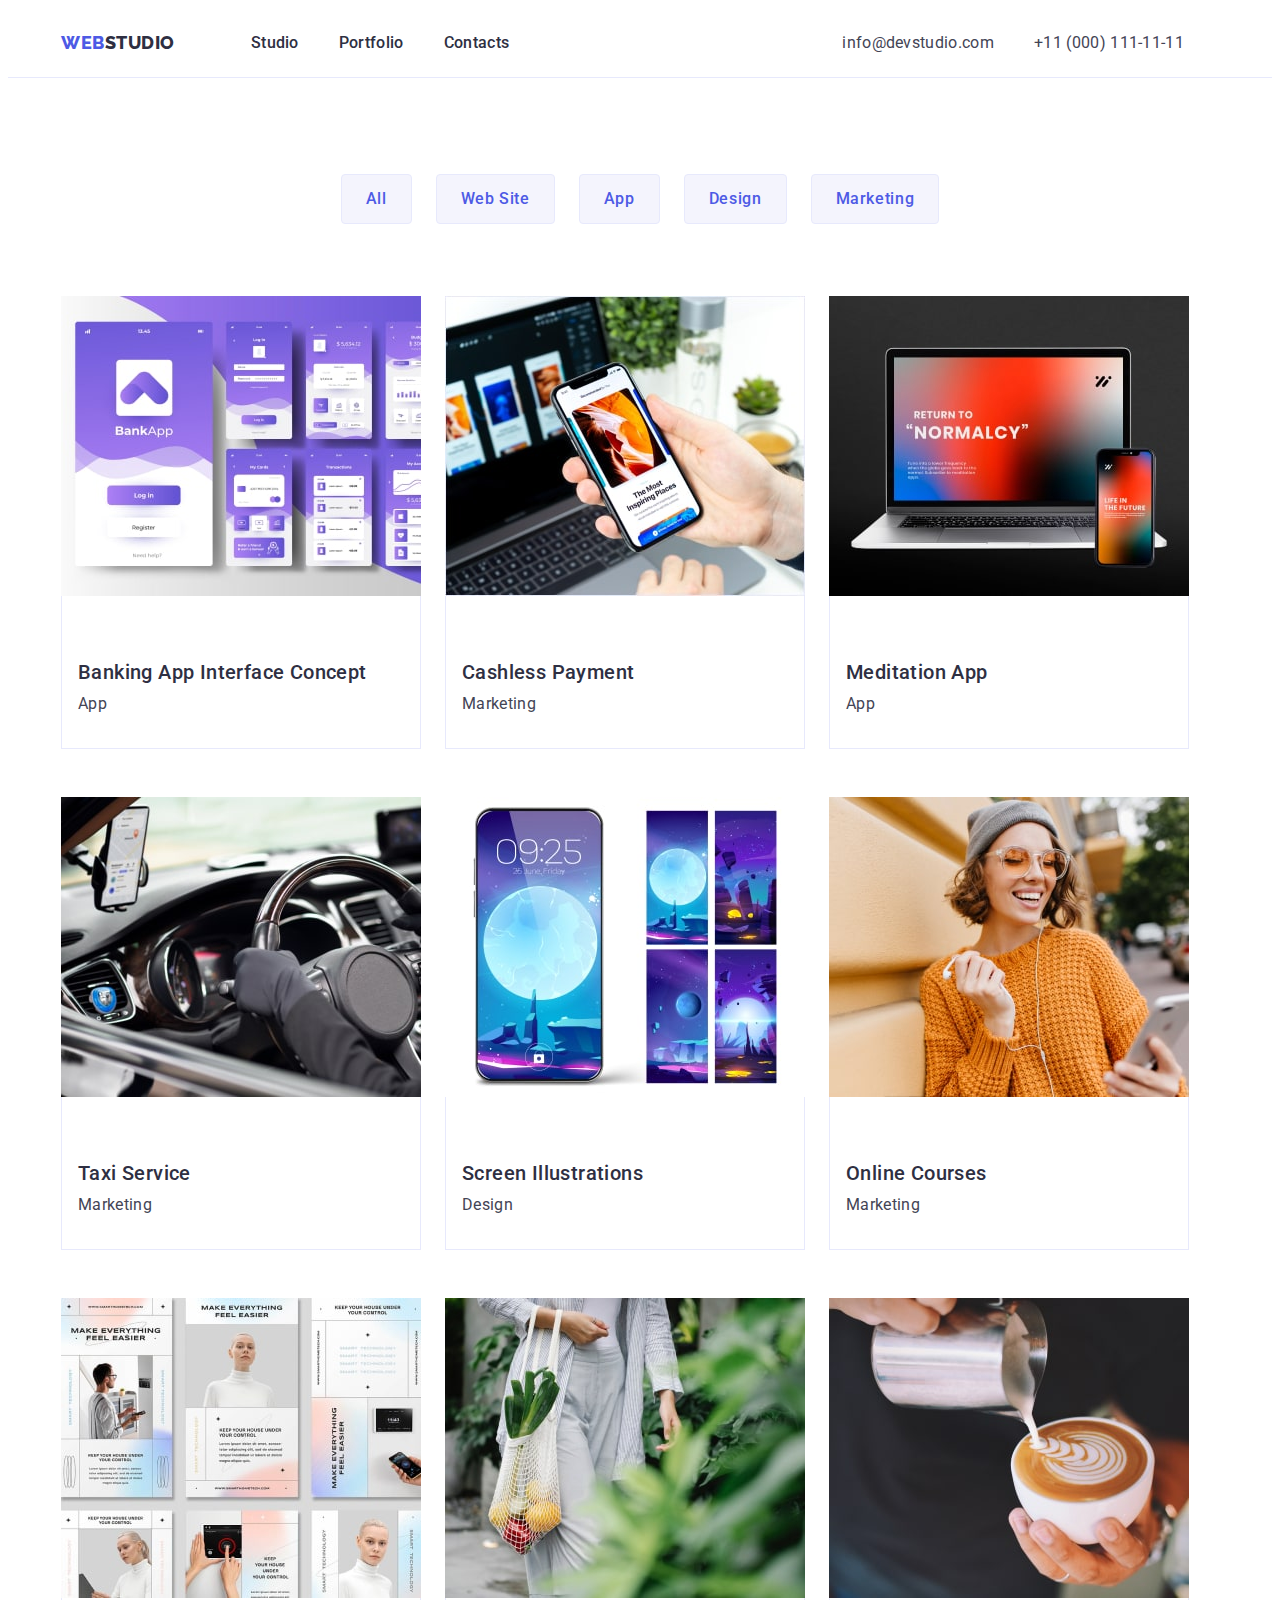
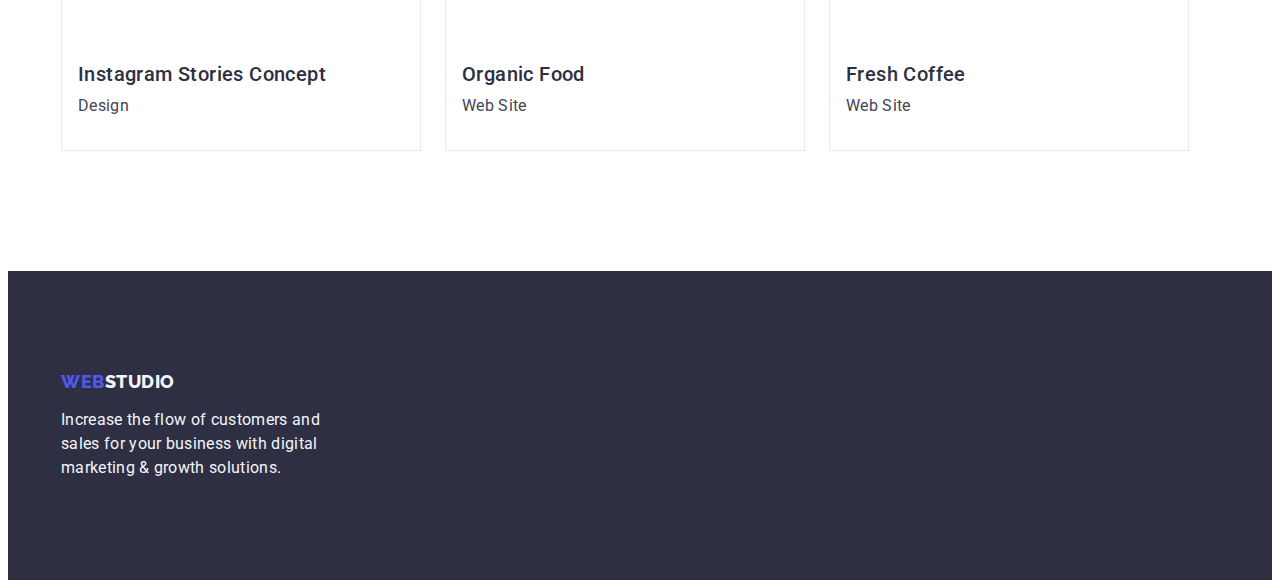
==== portfolio.html @ eacbaef8 "add hw3" ====
<!DOCTYPE html>
<html lang="en">
  <head>
    <meta charset="UTF-8" />
    <meta name="viewport" content="width=device-width, initial-scale=1.0" />
    <title>Web Studio</title>
    <link rel="preconnect" href="https://fonts.googleapis.com" />
    <link rel="preconnect" href="https://fonts.gstatic.com" crossorigin />
    <link
      href="https://fonts.googleapis.com/css2?family=Raleway:wght@800&family=Roboto:wght@400;500;700;900&display=swap"
      rel="stylesheet"
    />
    <link
      rel="stylesheet"
      href="https://cdnjs.cloudflare.com/ajax/libs/modern-normalize/2.0.0/modern-normalize.min.css"
      integrity="sha512-4xo8blKMVCiXpTaLzQSLSw3KFOVPWhm/TRtuPVc4WG6kUgjH6J03IBuG7JZPkcWMxJ5huwaBpOpnwYElP/m6wg=="
      crossorigin="anonymous"
      referrerpolicy="no-referrer"
    />
    <link rel="stylesheet" href="./css/styles.css" />
  </head>
  <body>
    <header class="header">
      <div class="container container-header">
        <nav class="header-navigation">
          <a href="./index.html" class="header-logo link"
            >Web<span class="header-logo-accent link">Studio</span>
          </a>
          <ul class="header-menu list">
            <li class="header-list-item">
              <a class="header-list-link link" href="./index.html"> Studio</a>
            </li>
            <li class="header-list-item">
              <a class="header-list-link link" href="./portfolio.html">
                Portfolio</a
              >
            </li>
            <li class="header-list-item">
              <a class="header-list-link link" href=""> Contacts</a>
            </li>
          </ul>
        </nav>
        <address class="header-address">
          <ul class="header-address-list list">
            <li>
              <a
                class="heade-address-item link"
                href="mailto:info@devstudio.com"
              >
                info@devstudio.com</a
              >
            </li>
            <li>
              <a class="heade-address-item link" href="tel:+110001111111">
                +11 (000) 111-11-11</a
              >
            </li>
          </ul>
        </address>
      </div>
    </header>
    <main>
      <section class="portfolio-section">
        <div class="container">
          <h1 class="portfolio visually-hidden">Portfolio</h1>
          <ul class="btn list">
            <li>
              <button class="btn-list" type="button">All</button>
            </li>
            <li>
              <button class="btn-list" type="button">Web Site</button>
            </li>
            <li>
              <button class="btn-list" type="button">App</button>
            </li>
            <li>
              <button class="btn-list" type="button">Design</button>
            </li>
            <li>
              <button class="btn-list" type="button">Marketing</button>
            </li>
          </ul>
          <ul class="img-main list">
            <li class="img-style">
              <a href="./index.html" class="img-nolink link"
                ><img
                  src="./images/banking.jpg"
                  alt="Banking App Interface
              Concept"
                  width="360"
                  height="300"
                />
                <div class="img-list-text">
                  <h2 class="img-list">Banking App Interface Concept</h2>
                  <p class="img-list-item">App</p>
                </div>
              </a>
            </li>
            <li class="img-style">
              <a href="./index.html" class="img-nolink link"
                ><img
                  src="./images/cashless.jpg"
                  alt="Cashless Payment"
                  width="360"
                  height="300"
                />
                <div class="img-list-text">
                  <h2 class="img-list">Cashless Payment</h2>
                  <p class="img-list-item">Marketing</p>
                </div>
              </a>
            </li>
            <li class="img-style">
              <a href="./index.html" class="img-nolink link"
                ><img
                  src="./images/mediation.jpg"
                  alt="Meditation App"
                  width="360"
                  height="300"
                />
                <div class="img-list-text">
                  <h2 class="img-list">Meditation App</h2>
                  <p class="img-list-item">App</p>
                </div>
              </a>
            </li>
            <li class="img-style">
              <a href="./index.html" class="img-nolink link"
                ><img
                  src="./images/taxi.jpg"
                  alt="Taxi Service"
                  width="360"
                  height="300"
                />
                <div class="img-list-text">
                  <h2 class="img-list">Taxi Service</h2>
                  <p class="img-list-item">Marketing</p>
                </div>
              </a>
            </li>
            <li class="img-style">
              <a href="./index.html" class="img-nolink link"
                ><img
                  src="./images/screen.jpg"
                  alt="Screen Illustrations"
                  width="360"
                  height="300"
                />
                <div class="img-list-text">
                  <h2 class="img-list">Screen Illustrations</h2>
                  <p class="img-list-item">Design</p>
                </div>
              </a>
            </li>
            <li class="img-style">
              <a href="./index.html" class="img-nolink link"
                ><img
                  src="./images/online.jpg"
                  alt="Online Courses"
                  width="360"
                  height="300"
                />
                <div class="img-list-text">
                  <h2 class="img-list">Online Courses</h2>
                  <p class="img-list-item">Marketing</p>
                </div>
              </a>
            </li>
            <li class="img-style">
              <a href="./index.html" class="img-nolink link"
                ><img
                  src="./images/instagram.jpg"
                  alt="Instagram Stories Concept"
                  width="360"
                  height="300"
                />
                <div class="img-list-text">
                  <h2 class="img-list">Instagram Stories Concept</h2>
                  <p class="img-list-item">Design</p>
                </div>
              </a>
            </li>
            <li class="img-style">
              <a href="./index.html" class="img-nolink link"
                ><img
                  src="./images/organic.jpg"
                  alt="Organic Food"
                  width="360"
                  height="300"
                />
                <div class="img-list-text">
                  <h2 class="img-list">Organic Food</h2>
                  <p class="img-list-item">Web Site</p>
                </div>
              </a>
            </li>
            <li class="img-style">
              <a href="./index.html" class="img-nolink link"
                ><img
                  src="./images/coffee.jpg"
                  alt="Fresh Coffee"
                  width="360"
                  height="300"
                />
                <div class="img-list-text">
                  <h2 class="img-list">Fresh Coffee</h2>
                  <p class="img-list-item">Web Site</p>
                </div>
              </a>
            </li>
          </ul>
        </div>
      </section>
    </main>
    <footer class="footer-back">
      <div class="container">
        <div class="footer-allign">
          <a class="footer link" href="./index.html"
            >WEB<span class="footer-logo-studio">Studio</span>
          </a>
        </div>
        <p class="footer-text">
          Increase the flow of customers and sales for your business with
          digital marketing & growth solutions.
        </p>
      </div>
    </footer>
  </body>
</html>
---- css/styles.css ----
body{
    font-family: "Roboto", sans-serif;
    color: #434455;
    background-color: #FFFFFF;
}

.container{
    width: 100%;
    max-width: 1158px;
    padding: 0 15px;
    margin: 0 auto;
}

:root {
    --main-color: #434455;
    --main-background-color: #FFFFFF;
}
p, h1, h2, h3, h4, h5, h6 {
    margin-top: 0;
    margin-bottom: 0;
}

ul {
    margin-top: 0;
        margin-bottom: 0;
        padding-left: 0;
}

img {
    display: block;
}

.link {
    text-decoration: none;
}

.list {
    list-style: none;
}

.visually-hidden {
    position: absolute;
    width: 1px;
    height: 1px;
    margin: -1px;
    border: 0;
    padding: 0;

    white-space: nowrap;
    clip-path: inset(100%);
    clip: rect(0 0 0 0);
    overflow: hidden;
}

/**----HEADER----**/

.header {
    border-bottom: 1px solid #e7e9fc;
}

.container-header {
 display: flex;
 align-items: center;
}

.header-navigation{
display: flex;
align-items: center;
}

.header-menu {
    display: flex;
    align-items: center;
    gap: 40px;
}

.header-list-link {
    color: #2E2F42;
        font-size: 16px;
        font-family: Roboto;
        font-weight: 500;
        line-height: 1.5;
        letter-spacing: 0.02em;
        padding: 24px 0 24px;
}

.header-list-item{
}

.header-list-link:hover,
.header-list-link:focus {
color: #404bbf;
}

.header-address {
    font-style: normal;
    display: flex;
    align-items: center;
    margin-left: 333px;
}

.header-address-list {
    display: flex;
    gap: 40px;
}

.heade-address-item:hover,
.heade-address-item:focus {
    color: #404bbf;
    color: #404bbf;
}

.heade-address-item {
    color: #434455;
        font-size: 16px;
        font-family: Roboto;
        line-height: 1.5;
        letter-spacing: 0.02em;
        padding: 24px 0;
}

.heade-address-item:hover,
.heade-address-item:focus {
    color: #404bbf;
}

.header-logo {
color: #4D5AE5;
    font-size: 18px;
    font-family: "Raleway", sans-serif;
    font-weight: 800;
    line-height: 1.17;
    letter-spacing: 0.03em;
    text-transform: uppercase;
        padding: 24px 0 24px;
        margin-right: 76px;
}

.header-logo-accent {
color: var(--navyblue, #2E2F42);
    font-size: 18px;
    font-family: Raleway;
    font-weight: 800;
    line-height: 1.17;
    letter-spacing: 0.03em;
    text-transform: uppercase;
}
/**----EFFECTIVE----**/

.container-effect {
}

.effect-back {
    background: var(--navyblue, #2E2F42);
    padding: 188px 0 188px;
}

.effect-headline {
    color: var(--white, #FFF);
        text-align: center;
        font-size: 56px;
        font-weight: 700;
        line-height: 1.07;
        letter-spacing: 0.02em;
        max-width: 496px;
        display: block;
        margin: 0 auto;
        padding-bottom: 48px;
}


.effect-btn {
    color: var(--white, #FFF);
        font-size: 16px;
        font-family: "Roboto",sans-serif;
        font-weight: 500;
        line-height: 1.50;
        letter-spacing: 0.04em;
        background: var(--iris, #4D5AE5);
        cursor: pointer;
        border-radius: 4px;
    padding: 16px 32px 16px 32px;
    align-items: center;
    min-width: 169px;
    height: 56px;
    border: none; 
    display: block;
    margin: 0 auto;
        }

.effect-btn:hover,
.effect-btn:focus {
    background-color: #404BBF;
}

/**---MAIN---**/

.main-headline {
}

.main-head {
padding: 120px 0;
}

.main-container {
}

.main-list {
    display: flex;
    gap: 24px;
}

.main-list-item {
    color: var(--navyblue, #2E2F42);
        font-size: 20px;
        font-weight: 500;
        line-height: 1.2;
        letter-spacing: 0.02em;
        margin-bottom: 8px;
}

.main-list-li {
width: calc((100% - 72px) / 4);
}
 

.main-list-dscr {
    color: var(--slate, #434455);
        font-size: 16px;
        font-family: Roboto;
        line-height: 1.5;
        letter-spacing: 0.02em;
}

/**---WHAT---**/

.what-main {
    padding-bottom: 120px;
}

.what-list-item {
    width: calc((100% - 48px) / 3);
}


.what-headline {
    color: var(--navyblue, #2E2F42);
        text-align: center;
        font-size: 36px;
        font-family: Roboto;
        font-weight: 700;
        line-height: 1.11;
        letter-spacing: 0.02em;
        text-transform: capitalize;
        margin-bottom: 72px;
}

.what-list{
    display: flex;
    gap: 24px;
}

/**---Team---**/

.team {
    background-color: #F4F4FD;
    padding: 120px 0;
}

.team-headline {
    color: var(--navyblue, #2E2F42);
        text-align: center;
        font-size: 36px;
        font-family: Roboto;
        font-weight: 700;
        line-height: 1.11;
        letter-spacing: 0.02em;
        text-transform: capitalize;
        margin-bottom: 72px;
}

.team-list {
    background-color: #FFFFFF;
    display: flex;
    gap: 24px;
    background-color: #F4F4FD;
}

.team-dscr {
    padding: 32px 16px;
}

.team-list-color {
    width: width: calc((100% - 72px) / 4);
    background-color: #FFFFFF;   
            border-radius: 0px 0px 4px 4px;
            background: var(--white, #FFF);
            box-shadow: 0px 2px 1px 0px rgba(46, 47, 66, 0.08), 0px 1px 1px 0px rgba(46, 47, 66, 0.16), 0px 1px 6px 0px rgba(46, 47, 66, 0.08);
}

.team-names {
    color: var(--navyblue, #2E2F42);
        text-align: center;
        font-size: 20px;
        font-family: Roboto;
        font-weight: 500;
        line-height: 1.2;
        letter-spacing: 0.02em;
        margin-bottom: 8px;
}

.team-item {
    color: var(--slate, #434455);
        text-align: center;
        font-size: 16px;
        font-family: Roboto;
        line-height: 1.5;
        letter-spacing: 0.02em;
        text-align: center;
}

/**---Footer---**/

.footer-back {
    background: var(--navyblue, #2E2F42);
    padding: 100px 0;
}

.footer {
    font-family: "Raleway", sans-serif;
    color: #4d5ae5;
    font-size: 18px;
        font-weight: 800;
        line-height: 1.17;
        letter-spacing: 0.03em;
        text-transform: uppercase;
    display: inline-block;
    margin-bottom: 16px;
}


.footer-logo-studio {
    color: #f4f4fd;
        font-size: 18px;
        font-family: Raleway;
        font-weight: 800;
        line-height: 1.17;
        letter-spacing: 0.03em;
        text-transform: uppercase;
}

.footer-text{
color:#F4F4FD;
font-size: 16px;
font-family: Roboto;
line-height: 1.5;
letter-spacing: 0.02em;
max-width: 264px;
}

/**---------------PAGE 2------------------**/

/**-----------Section 1-----------**/

.portfolio-section {
    padding-top: 96px;
        padding-bottom: 120px;
}

.portfolio {}

.btn-list:hover,
.btn-list:focus {
    color: #FFFFFF;
    background-color: #404BBF;
    border: 1px solid transparent;
}

.btn {
display: flex;
    justify-content: center;
    align-items: center;
    margin-bottom: 72px;
    gap: 24px;
    
}

.btn-list {
    color: #FFF;
        text-align: center;
        font-size: 16px;
        font-family: "Roboto", sans-serif;
        font-weight: 500;
        line-height: 1.5;
        letter-spacing: 0.04em;
        color: #4d5ae5;
    background-color: #F4F4FD;
    cursor: pointer;
    padding: 12px 24px 12px 24px;
    border-radius: 4px;
        border: 1px solid var(--cornflower, #E7E9FC);
        background: var(--cloud, #F4F4FD);
}

.img-nolink {}

.img-main {
    display: flex;
    flex-wrap: wrap;
    gap: 48px 24px;
}

.img-style {
    width: calc((100%-192px) / 9)
        background: var(--white, #FFF);
    }

.img-list {
    color: #2E2F42;
font-size: 20px;
font-weight: 500;
line-height: 1.2;
letter-spacing: 0.02em;
padding-top: 32px;
margin-bottom: 8px;
}

.img-list-item {
    color: #434455;
font-size: 16px;
line-height: 1.5;
letter-spacing: 0.02em;
}

.img-list-text {
padding: 32px 16px;
border: 1px solid #e7e9fc;
border-top: none;
}
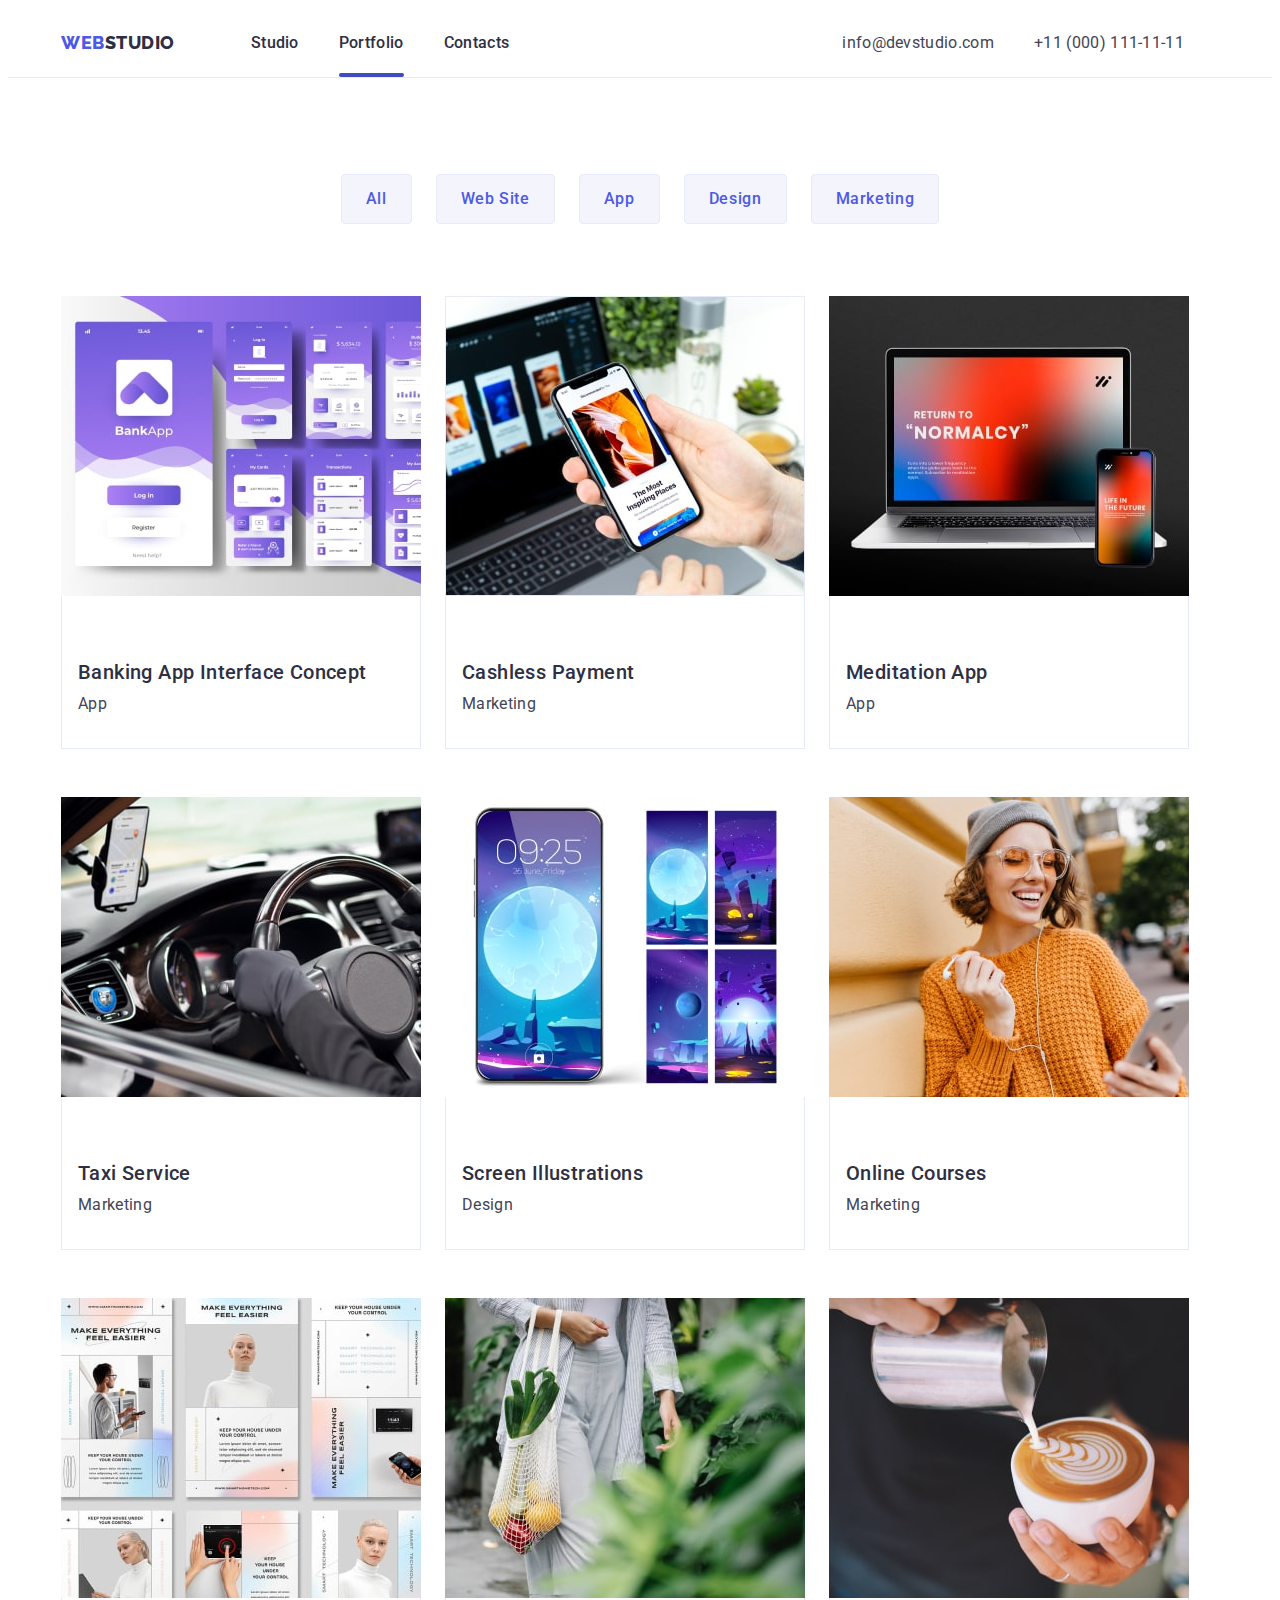
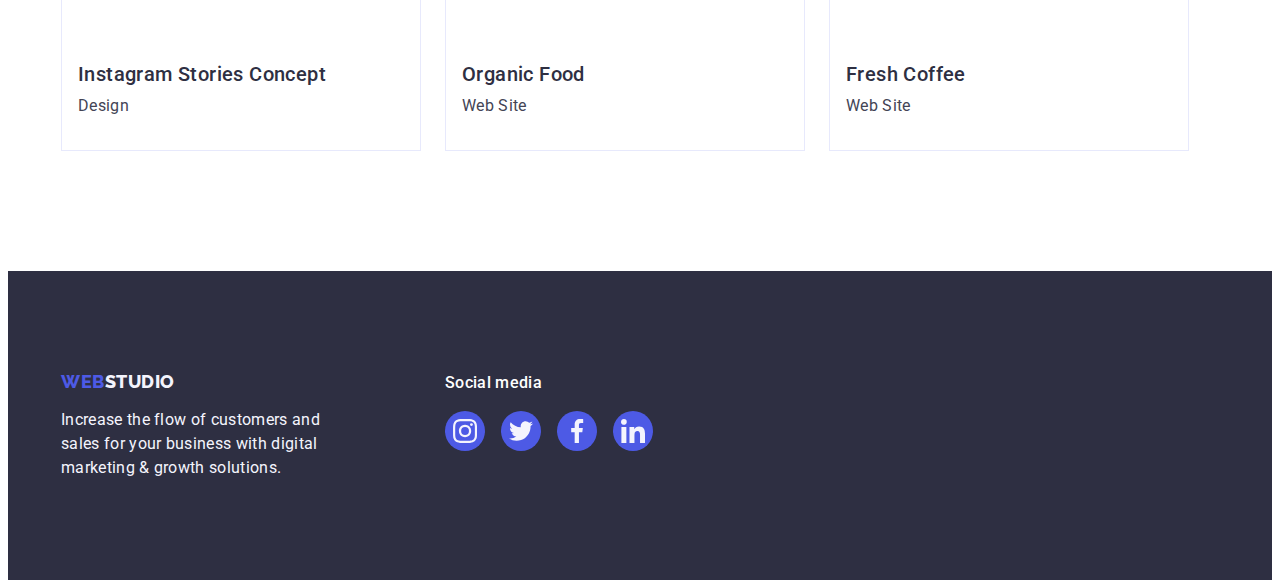
==== commit 7d9a0a38: "add overlay portfolio" ====
--- a/portfolio.html
+++ b/portfolio.html
@@ -31,7 +31,7 @@
               <a class="header-list-link link" href="./index.html"> Studio</a>
             </li>
             <li class="header-list-item">
-              <a class="header-list-link link" href="./portfolio.html">
+              <a class="header-list-link link current" href="./portfolio.html">
                 Portfolio</a
               >
             </li>
@@ -82,14 +82,21 @@
           </ul>
           <ul class="img-main list">
             <li class="img-style">
-              <a href="./index.html" class="img-nolink link"
-                ><img
-                  src="./images/banking.jpg"
-                  alt="Banking App Interface
+              <a href="./index.html" class="img-nolink link"></a>
+                <div class="img-overlay">
+                  <img
+                    src="./images/banking.jpg"
+                    alt="Banking App Interface
               Concept"
-                  width="360"
-                  height="300"
-                />
+                    width="360"
+                    height="300"
+                  />
+                  <p class="img-cover-text">
+                    14 Stylish and User-Friendly App Design Concepts · Task
+                    Manager App · Calorie Tracker App · Exotic Fruit Ecommerce
+                    App · Cloud Storage App
+                  </p>
+                </div>
                 <div class="img-list-text">
                   <h2 class="img-list">Banking App Interface Concept</h2>
                   <p class="img-list-item">App</p>
@@ -98,12 +105,18 @@
             </li>
             <li class="img-style">
               <a href="./index.html" class="img-nolink link"
-                ><img
+                ><div class="img-overlay"><img
                   src="./images/cashless.jpg"
                   alt="Cashless Payment"
                   width="360"
                   height="300"
                 />
+                 <p class="img-cover-text">
+                    14 Stylish and User-Friendly App Design Concepts · Task
+                    Manager App · Calorie Tracker App · Exotic Fruit Ecommerce
+                    App · Cloud Storage App
+                  </p>
+                  </div>
                 <div class="img-list-text">
                   <h2 class="img-list">Cashless Payment</h2>
                   <p class="img-list-item">Marketing</p>
@@ -112,12 +125,18 @@
             </li>
             <li class="img-style">
               <a href="./index.html" class="img-nolink link"
-                ><img
+                ><div class="img-overlay"><img
                   src="./images/mediation.jpg"
                   alt="Meditation App"
                   width="360"
                   height="300"
                 />
+                 <p class="img-cover-text">
+                    14 Stylish and User-Friendly App Design Concepts · Task
+                    Manager App · Calorie Tracker App · Exotic Fruit Ecommerce
+                    App · Cloud Storage App
+                  </p>
+                  </div>
                 <div class="img-list-text">
                   <h2 class="img-list">Meditation App</h2>
                   <p class="img-list-item">App</p>
@@ -126,12 +145,19 @@
             </li>
             <li class="img-style">
               <a href="./index.html" class="img-nolink link"
-                ><img
+                >
+                <div class="img-overlay"><img
                   src="./images/taxi.jpg"
                   alt="Taxi Service"
                   width="360"
                   height="300"
                 />
+                 <p class="img-cover-text">
+                    14 Stylish and User-Friendly App Design Concepts · Task
+                    Manager App · Calorie Tracker App · Exotic Fruit Ecommerce
+                    App · Cloud Storage App
+                  </p>
+                  </div>
                 <div class="img-list-text">
                   <h2 class="img-list">Taxi Service</h2>
                   <p class="img-list-item">Marketing</p>
@@ -140,12 +166,19 @@
             </li>
             <li class="img-style">
               <a href="./index.html" class="img-nolink link"
-                ><img
+                >
+                <div class="img-overlay"><img
                   src="./images/screen.jpg"
                   alt="Screen Illustrations"
                   width="360"
                   height="300"
                 />
+                 <p class="img-cover-text">
+                    14 Stylish and User-Friendly App Design Concepts · Task
+                    Manager App · Calorie Tracker App · Exotic Fruit Ecommerce
+                    App · Cloud Storage App
+                  </p>
+                  </div>
                 <div class="img-list-text">
                   <h2 class="img-list">Screen Illustrations</h2>
                   <p class="img-list-item">Design</p>
@@ -154,12 +187,19 @@
             </li>
             <li class="img-style">
               <a href="./index.html" class="img-nolink link"
-                ><img
+                >
+                <div class="img-overlay"><img
                   src="./images/online.jpg"
                   alt="Online Courses"
                   width="360"
                   height="300"
                 />
+                 <p class="img-cover-text">
+                    14 Stylish and User-Friendly App Design Concepts · Task
+                    Manager App · Calorie Tracker App · Exotic Fruit Ecommerce
+                    App · Cloud Storage App
+                  </p>
+                  </div>
                 <div class="img-list-text">
                   <h2 class="img-list">Online Courses</h2>
                   <p class="img-list-item">Marketing</p>
@@ -168,12 +208,20 @@
             </li>
             <li class="img-style">
               <a href="./index.html" class="img-nolink link"
-                ><img
+                >
+                <div class="img-overlay">
+                <img
                   src="./images/instagram.jpg"
                   alt="Instagram Stories Concept"
                   width="360"
                   height="300"
                 />
+                 <p class="img-cover-text">
+                    14 Stylish and User-Friendly App Design Concepts · Task
+                    Manager App · Calorie Tracker App · Exotic Fruit Ecommerce
+                    App · Cloud Storage App
+                  </p>
+                  </div>
                 <div class="img-list-text">
                   <h2 class="img-list">Instagram Stories Concept</h2>
                   <p class="img-list-item">Design</p>
@@ -182,12 +230,19 @@
             </li>
             <li class="img-style">
               <a href="./index.html" class="img-nolink link"
-                ><img
+                >
+                <div class="img-overlay"><img
                   src="./images/organic.jpg"
                   alt="Organic Food"
                   width="360"
                   height="300"
                 />
+                 <p class="img-cover-text">
+                    14 Stylish and User-Friendly App Design Concepts · Task
+                    Manager App · Calorie Tracker App · Exotic Fruit Ecommerce
+                    App · Cloud Storage App
+                  </p>
+                  </div>
                 <div class="img-list-text">
                   <h2 class="img-list">Organic Food</h2>
                   <p class="img-list-item">Web Site</p>
@@ -196,12 +251,19 @@
             </li>
             <li class="img-style">
               <a href="./index.html" class="img-nolink link"
-                ><img
+                >
+                <div class="img-overlay"><img
                   src="./images/coffee.jpg"
                   alt="Fresh Coffee"
                   width="360"
                   height="300"
                 />
+                 <p class="img-cover-text">
+                    14 Stylish and User-Friendly App Design Concepts · Task
+                    Manager App · Calorie Tracker App · Exotic Fruit Ecommerce
+                    App · Cloud Storage App
+                  </p>
+                </div>
                 <div class="img-list-text">
                   <h2 class="img-list">Fresh Coffee</h2>
                   <p class="img-list-item">Web Site</p>
@@ -213,16 +275,41 @@
       </section>
     </main>
     <footer class="footer-back">
-      <div class="container">
-        <div class="footer-allign">
+      <div class="container footer-flex">
+        <div>
           <a class="footer link" href="./index.html"
             >WEB<span class="footer-logo-studio">Studio</span>
           </a>
+          <p class="footer-text">
+            Increase the flow of customers and sales for your business with
+            digital marketing & growth solutions.
+          </p>
         </div>
-        <p class="footer-text">
-          Increase the flow of customers and sales for your business with
-          digital marketing & growth solutions.
-        </p>
+        <div class="footer-container">
+          <h4 class="footer-social">Social media</h4>
+          <ul class="footer-list">
+            <li class="footer-item list">
+              <svg class="footer-item-svg" width="24px" height="24px">
+                <use href="./images/icons.svg#icon-instagram-2"></use>
+              </svg>
+            </li>
+            <li class="footer-item list">
+              <svg class="footer-item-svg" width="24px" height="24px">
+                <use href="./images/icons.svg#icon-twitter-1"></use>
+              </svg>
+            </li>
+            <li class="footer-item list">
+              <svg class="footer-item-svg" width="24px" height="24px">
+                <use href="./images/icons.svg#icon-facebook-1"></use>
+              </svg>
+            </li>
+            <li class="footer-item list">
+              <svg class="footer-item-svg" width="24px" height="24px">
+                <use href="./images/icons.svg#icon-linkedin-1"></use>
+              </svg>
+            </li>
+          </ul>
+        </div>
       </div>
     </footer>
   </body>
--- a/css/styles.css
+++ b/css/styles.css
@@ -85,6 +85,21 @@
 }
 
 .header-list-item{
+}
+
+.current {
+    position: relative;
+}
+
+.current::after {
+content: '';
+position: absolute;
+bottom: -1.8px;
+left: 0;
+width: 100%;
+height: 4px;
+border-radius: 2px;
+background-color: #404BBF;
 }
 
 .header-list-link:hover,
@@ -147,12 +162,16 @@
 }
 /**----EFFECTIVE----**/
 
-.container-effect {
+.effect-container {
 }
 
 .effect-back {
-    background: var(--navyblue, #2E2F42);
-    padding: 188px 0 188px;
+    background: #2E2F42;
+    background-image: linear-gradient(rgba(46, 47, 66, 0.70),rgba(46, 47, 66, 0.70)), url(../images/people-office.jpg);
+        background-size: cover;
+        background-repeat: no-repeat;
+        background-position: center;
+    padding: 188px 0 188px; 
 }
 
 .effect-headline {
@@ -210,6 +229,24 @@
     gap: 24px;
 }
 
+.main-list-li {
+    width: calc((100% - 72px) / 4);
+}
+
+.main-block {
+    width: 264px;
+height: 112px;
+border-radius: 4px;
+    background:#F4F4FD;
+    margin-bottom: 8px;
+    display: flex;
+    align-items: center;
+    justify-content: center;
+}
+
+.main-icon {
+}
+
 .main-list-item {
     color: var(--navyblue, #2E2F42);
         font-size: 20px;
@@ -218,11 +255,6 @@
         letter-spacing: 0.02em;
         margin-bottom: 8px;
 }
-
-.main-list-li {
-width: calc((100% - 72px) / 4);
-}
- 
 
 .main-list-dscr {
     color: var(--slate, #434455);
@@ -317,6 +349,73 @@
         line-height: 1.5;
         letter-spacing: 0.02em;
         text-align: center;
+}
+
+/**---Team ICONS---**/
+
+.team-block {
+  width: 232px;
+  height: 40px;  
+  margin-top: 8px;
+margin-bottom: 32px
+display: flex;
+    align-items: center;
+    justify-content: center;
+    
+}
+
+.team-block-list {
+display: flex;
+    gap: 24px;
+}
+
+.team-block-li {
+    width: calc((100% - 72px) / 4);
+    border-radius: 40px;
+    background-color: #4D5AE5;
+    padding: 12px;
+}
+
+.team-block-svg {
+    fill: #F4F4FD;
+    display: flex;
+    align-items: center;
+        justify-content: center;
+}
+
+/**----------------Customers-----------**/
+
+.cust-headline {
+    color:#2E2F42;
+        text-align: center;
+        font-family: Roboto;
+        font-size: 36px;
+        font-style: normal;
+        font-weight: 700;
+        line-height: 1.12;
+        letter-spacing: 0.02em;
+        text-transform: capitalize;
+        padding-top: 120px;
+        padding-bottom: 72px;
+}
+
+.cust-list {
+    display: flex;
+    align-items: center;
+    justify-content: center;
+    gap: 24px;
+    padding-bottom: 120px;
+}
+
+.cust-list-item {
+    width: calc((100%-120px) / 6);
+    border-radius: 4px;
+    border: 1px solid#8E8F99;
+    padding: 16px 32px;
+}
+
+.cust-list-svg {
+    fill: #8E8F99;
 }
 
 /**---Footer---**/
@@ -356,6 +455,46 @@
 line-height: 1.5;
 letter-spacing: 0.02em;
 max-width: 264px;
+margin-right: 120px;
+}
+
+.footer-flex {
+    display: flex;
+}
+
+.footer-container {
+}
+
+.footer-social {
+    color: #FFF;
+        font-family: Roboto;
+        font-size: 16px;
+        font-style: normal;
+        font-weight: 500;
+        line-height: 1.5;
+        letter-spacing: 0.02em;
+        padding-bottom: 16px;
+}
+
+.footer-list {
+    display:flex;
+    align-items: center;
+        justify-content: center;
+    gap: 16px;
+}
+
+.footer-item {
+    width: calc((100%-48) /4);
+    border-radius: 40px;
+        background-color: #4D5AE5;
+        padding: 8px;
+}
+
+.footer-item-svg {
+    fill: #F4F4FD;
+    display: flex;
+        align-items: center;
+        justify-content: center;
 }
 
 /**---------------PAGE 2------------------**/
@@ -438,3 +577,31 @@
 border-top: none;
 }
 
+.img-overlay {
+            position: relative;
+            overflow: hidden;
+}
+
+.img-style:hover .img-cover-text {
+    transform: translateY(0);
+}
+
+.img-cover-text {
+    position: absolute;
+    top: 0;
+    left: 0;
+    color: #F4F4FD;
+        font-size: 16px;
+        font-style: normal;
+        line-height: 1.5;
+        letter-spacing: 0.02em;
+        background-color: #4D5AE5;
+                    height: 100%;
+                        width: 100%;
+                        padding-top: 40px;
+                        padding-left: 32px;
+                        padding-right: 32px;
+transform: translateY(100%);
+transition: transform 250ms cubic-bezier(0.4, 0, 0.2, 1);
+                    }
+
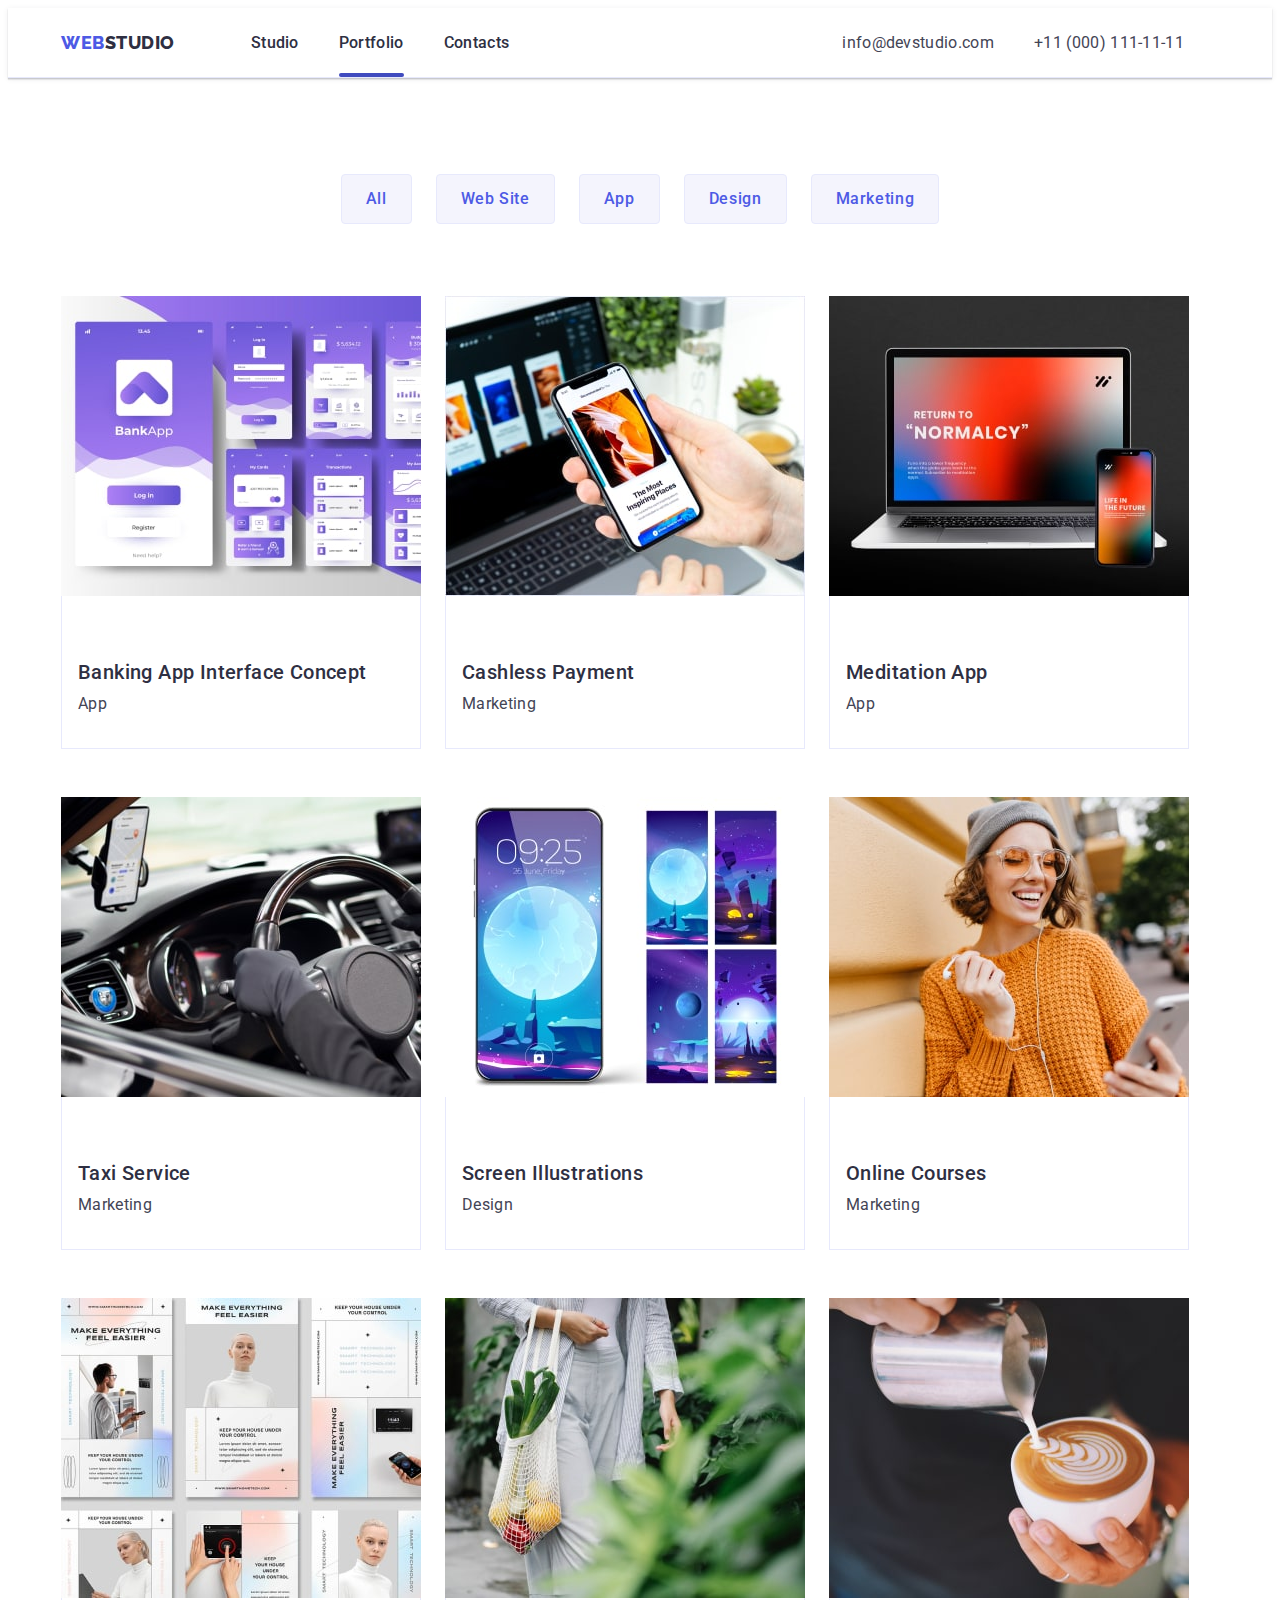
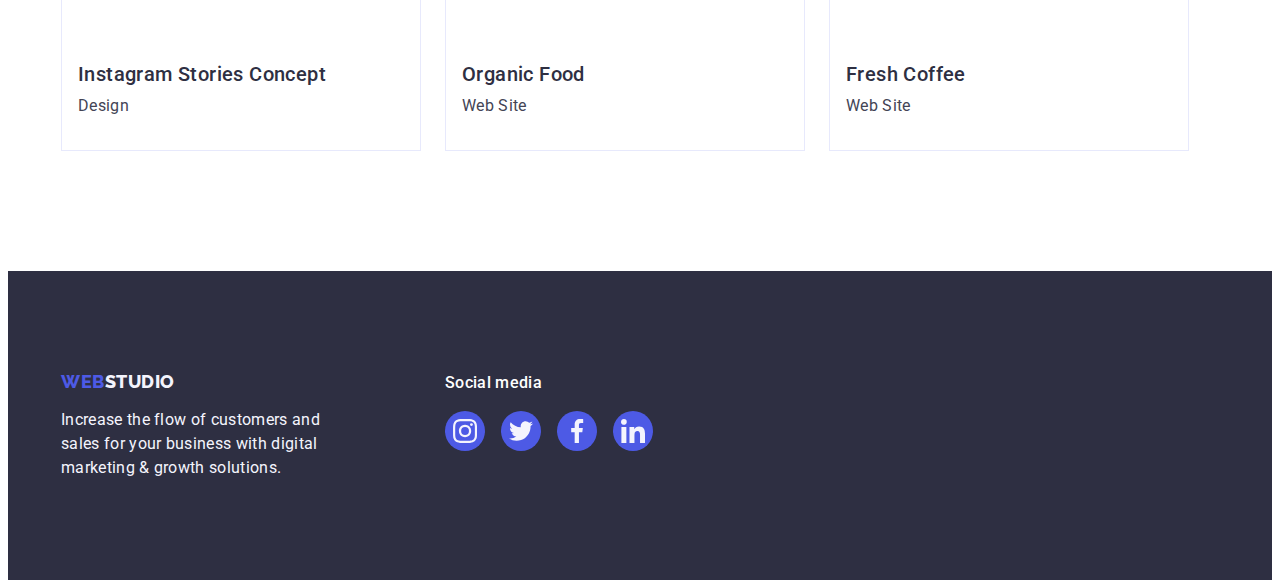
==== commit 7869eb7a: "add correction" ====
--- a/portfolio.html
+++ b/portfolio.html
@@ -28,7 +28,9 @@
           </a>
           <ul class="header-menu list">
             <li class="header-list-item">
-              <a class="header-list-link link" href="./index.html"> Studio</a>
+              <a class="header-list-link link" href="./index.html">
+                Studio</a
+              >
             </li>
             <li class="header-list-item">
               <a class="header-list-link link current" href="./portfolio.html">
@@ -82,7 +84,7 @@
           </ul>
           <ul class="img-main list">
             <li class="img-style">
-              <a href="./index.html" class="img-nolink link"></a>
+              <a href="./index.html" class="img-nolink link">
                 <div class="img-overlay">
                   <img
                     src="./images/banking.jpg"
@@ -105,18 +107,19 @@
             </li>
             <li class="img-style">
               <a href="./index.html" class="img-nolink link"
-                ><div class="img-overlay"><img
-                  src="./images/cashless.jpg"
-                  alt="Cashless Payment"
-                  width="360"
-                  height="300"
-                />
-                 <p class="img-cover-text">
-                    14 Stylish and User-Friendly App Design Concepts · Task
-                    Manager App · Calorie Tracker App · Exotic Fruit Ecommerce
-                    App · Cloud Storage App
-                  </p>
-                  </div>
+                ><div class="img-overlay">
+                  <img
+                    src="./images/cashless.jpg"
+                    alt="Cashless Payment"
+                    width="360"
+                    height="300"
+                  />
+                  <p class="img-cover-text">
+                    14 Stylish and User-Friendly App Design Concepts · Task
+                    Manager App · Calorie Tracker App · Exotic Fruit Ecommerce
+                    App · Cloud Storage App
+                  </p>
+                </div>
                 <div class="img-list-text">
                   <h2 class="img-list">Cashless Payment</h2>
                   <p class="img-list-item">Marketing</p>
@@ -125,18 +128,19 @@
             </li>
             <li class="img-style">
               <a href="./index.html" class="img-nolink link"
-                ><div class="img-overlay"><img
-                  src="./images/mediation.jpg"
-                  alt="Meditation App"
-                  width="360"
-                  height="300"
-                />
-                 <p class="img-cover-text">
-                    14 Stylish and User-Friendly App Design Concepts · Task
-                    Manager App · Calorie Tracker App · Exotic Fruit Ecommerce
-                    App · Cloud Storage App
-                  </p>
-                  </div>
+                ><div class="img-overlay">
+                  <img
+                    src="./images/mediation.jpg"
+                    alt="Meditation App"
+                    width="360"
+                    height="300"
+                  />
+                  <p class="img-cover-text">
+                    14 Stylish and User-Friendly App Design Concepts · Task
+                    Manager App · Calorie Tracker App · Exotic Fruit Ecommerce
+                    App · Cloud Storage App
+                  </p>
+                </div>
                 <div class="img-list-text">
                   <h2 class="img-list">Meditation App</h2>
                   <p class="img-list-item">App</p>
@@ -144,20 +148,20 @@
               </a>
             </li>
             <li class="img-style">
-              <a href="./index.html" class="img-nolink link"
-                >
-                <div class="img-overlay"><img
-                  src="./images/taxi.jpg"
-                  alt="Taxi Service"
-                  width="360"
-                  height="300"
-                />
-                 <p class="img-cover-text">
-                    14 Stylish and User-Friendly App Design Concepts · Task
-                    Manager App · Calorie Tracker App · Exotic Fruit Ecommerce
-                    App · Cloud Storage App
-                  </p>
-                  </div>
+              <a href="./index.html" class="img-nolink link">
+                <div class="img-overlay">
+                  <img
+                    src="./images/taxi.jpg"
+                    alt="Taxi Service"
+                    width="360"
+                    height="300"
+                  />
+                  <p class="img-cover-text">
+                    14 Stylish and User-Friendly App Design Concepts · Task
+                    Manager App · Calorie Tracker App · Exotic Fruit Ecommerce
+                    App · Cloud Storage App
+                  </p>
+                </div>
                 <div class="img-list-text">
                   <h2 class="img-list">Taxi Service</h2>
                   <p class="img-list-item">Marketing</p>
@@ -165,20 +169,20 @@
               </a>
             </li>
             <li class="img-style">
-              <a href="./index.html" class="img-nolink link"
-                >
-                <div class="img-overlay"><img
-                  src="./images/screen.jpg"
-                  alt="Screen Illustrations"
-                  width="360"
-                  height="300"
-                />
-                 <p class="img-cover-text">
-                    14 Stylish and User-Friendly App Design Concepts · Task
-                    Manager App · Calorie Tracker App · Exotic Fruit Ecommerce
-                    App · Cloud Storage App
-                  </p>
-                  </div>
+              <a href="./index.html" class="img-nolink link">
+                <div class="img-overlay">
+                  <img
+                    src="./images/screen.jpg"
+                    alt="Screen Illustrations"
+                    width="360"
+                    height="300"
+                  />
+                  <p class="img-cover-text">
+                    14 Stylish and User-Friendly App Design Concepts · Task
+                    Manager App · Calorie Tracker App · Exotic Fruit Ecommerce
+                    App · Cloud Storage App
+                  </p>
+                </div>
                 <div class="img-list-text">
                   <h2 class="img-list">Screen Illustrations</h2>
                   <p class="img-list-item">Design</p>
@@ -186,20 +190,20 @@
               </a>
             </li>
             <li class="img-style">
-              <a href="./index.html" class="img-nolink link"
-                >
-                <div class="img-overlay"><img
-                  src="./images/online.jpg"
-                  alt="Online Courses"
-                  width="360"
-                  height="300"
-                />
-                 <p class="img-cover-text">
-                    14 Stylish and User-Friendly App Design Concepts · Task
-                    Manager App · Calorie Tracker App · Exotic Fruit Ecommerce
-                    App · Cloud Storage App
-                  </p>
-                  </div>
+              <a href="./index.html" class="img-nolink link">
+                <div class="img-overlay">
+                  <img
+                    src="./images/online.jpg"
+                    alt="Online Courses"
+                    width="360"
+                    height="300"
+                  />
+                  <p class="img-cover-text">
+                    14 Stylish and User-Friendly App Design Concepts · Task
+                    Manager App · Calorie Tracker App · Exotic Fruit Ecommerce
+                    App · Cloud Storage App
+                  </p>
+                </div>
                 <div class="img-list-text">
                   <h2 class="img-list">Online Courses</h2>
                   <p class="img-list-item">Marketing</p>
@@ -207,21 +211,20 @@
               </a>
             </li>
             <li class="img-style">
-              <a href="./index.html" class="img-nolink link"
-                >
-                <div class="img-overlay">
-                <img
-                  src="./images/instagram.jpg"
-                  alt="Instagram Stories Concept"
-                  width="360"
-                  height="300"
-                />
-                 <p class="img-cover-text">
-                    14 Stylish and User-Friendly App Design Concepts · Task
-                    Manager App · Calorie Tracker App · Exotic Fruit Ecommerce
-                    App · Cloud Storage App
-                  </p>
-                  </div>
+              <a href="./index.html" class="img-nolink link">
+                <div class="img-overlay">
+                  <img
+                    src="./images/instagram.jpg"
+                    alt="Instagram Stories Concept"
+                    width="360"
+                    height="300"
+                  />
+                  <p class="img-cover-text">
+                    14 Stylish and User-Friendly App Design Concepts · Task
+                    Manager App · Calorie Tracker App · Exotic Fruit Ecommerce
+                    App · Cloud Storage App
+                  </p>
+                </div>
                 <div class="img-list-text">
                   <h2 class="img-list">Instagram Stories Concept</h2>
                   <p class="img-list-item">Design</p>
@@ -229,20 +232,20 @@
               </a>
             </li>
             <li class="img-style">
-              <a href="./index.html" class="img-nolink link"
-                >
-                <div class="img-overlay"><img
-                  src="./images/organic.jpg"
-                  alt="Organic Food"
-                  width="360"
-                  height="300"
-                />
-                 <p class="img-cover-text">
-                    14 Stylish and User-Friendly App Design Concepts · Task
-                    Manager App · Calorie Tracker App · Exotic Fruit Ecommerce
-                    App · Cloud Storage App
-                  </p>
-                  </div>
+              <a href="./index.html" class="img-nolink link">
+                <div class="img-overlay">
+                  <img
+                    src="./images/organic.jpg"
+                    alt="Organic Food"
+                    width="360"
+                    height="300"
+                  />
+                  <p class="img-cover-text">
+                    14 Stylish and User-Friendly App Design Concepts · Task
+                    Manager App · Calorie Tracker App · Exotic Fruit Ecommerce
+                    App · Cloud Storage App
+                  </p>
+                </div>
                 <div class="img-list-text">
                   <h2 class="img-list">Organic Food</h2>
                   <p class="img-list-item">Web Site</p>
@@ -250,15 +253,15 @@
               </a>
             </li>
             <li class="img-style">
-              <a href="./index.html" class="img-nolink link"
-                >
-                <div class="img-overlay"><img
-                  src="./images/coffee.jpg"
-                  alt="Fresh Coffee"
-                  width="360"
-                  height="300"
-                />
-                 <p class="img-cover-text">
+              <a href="./index.html" class="img-nolink link">
+                <div class="img-overlay">
+                  <img
+                    src="./images/coffee.jpg"
+                    alt="Fresh Coffee"
+                    width="360"
+                    height="300"
+                  />
+                  <p class="img-cover-text">
                     14 Stylish and User-Friendly App Design Concepts · Task
                     Manager App · Calorie Tracker App · Exotic Fruit Ecommerce
                     App · Cloud Storage App
@@ -274,7 +277,7 @@
         </div>
       </section>
     </main>
-    <footer class="footer-back">
+   <footer class="footer-back">
       <div class="container footer-flex">
         <div>
           <a class="footer link" href="./index.html"
@@ -286,29 +289,30 @@
           </p>
         </div>
         <div class="footer-container">
-          <h4 class="footer-social">Social media</h4>
+          <p class="footer-social">Social media</p>
           <ul class="footer-list">
             <li class="footer-item list">
-              <svg class="footer-item-svg" width="24px" height="24px">
+              <svg class="footer-item-svg" width="24" height="24">
                 <use href="./images/icons.svg#icon-instagram-2"></use>
               </svg>
             </li>
             <li class="footer-item list">
-              <svg class="footer-item-svg" width="24px" height="24px">
+              <svg class="footer-item-svg" width="24" height="24">
                 <use href="./images/icons.svg#icon-twitter-1"></use>
               </svg>
             </li>
             <li class="footer-item list">
-              <svg class="footer-item-svg" width="24px" height="24px">
+              <svg class="footer-item-svg" width="24" height="24">
                 <use href="./images/icons.svg#icon-facebook-1"></use>
               </svg>
             </li>
             <li class="footer-item list">
-              <svg class="footer-item-svg" width="24px" height="24px">
+              <svg class="footer-item-svg" width="24" height="24">
                 <use href="./images/icons.svg#icon-linkedin-1"></use>
               </svg>
             </li>
           </ul>
+        </div>
         </div>
       </div>
     </footer>
--- a/css/styles.css
+++ b/css/styles.css
@@ -56,6 +56,8 @@
 
 .header {
     border-bottom: 1px solid #e7e9fc;
+box-shadow: 0px 2px 1px rgba(46, 47, 66, 0.08), 
+0px 1px 1px rgba(46, 47, 66, 0.16), 0px 1px 6px rgba(46, 47, 66, 0.08);
 }
 
 .container-header {
@@ -85,6 +87,8 @@
 }
 
 .header-list-item{
+    transition: color 250ms cubic-bezier(0.4, 0, 0.2, 1);
+    color: #404bbf;
 }
 
 .current {
@@ -94,7 +98,7 @@
 .current::after {
 content: '';
 position: absolute;
-bottom: -1.8px;
+bottom: -1px;
 left: 0;
 width: 100%;
 height: 4px;
@@ -132,6 +136,7 @@
         line-height: 1.5;
         letter-spacing: 0.02em;
         padding: 24px 0;
+        transition: color 250ms cubic-bezier(0.4, 0, 0.2, 1);
 }
 
 .heade-address-item:hover,
@@ -205,6 +210,7 @@
     border: none; 
     display: block;
     margin: 0 auto;
+    transition: background-color 250ms cubic-bezier(0.4, 0, 0.2, 1);
         }
 
 .effect-btn:hover,
@@ -361,7 +367,7 @@
 display: flex;
     align-items: center;
     justify-content: center;
-    
+    padding: 32px 0;
 }
 
 .team-block-list {
@@ -385,6 +391,10 @@
 
 /**----------------Customers-----------**/
 
+.cust {
+padding: 120px 0;
+}
+
 .cust-headline {
     color:#2E2F42;
         text-align: center;
@@ -392,11 +402,10 @@
         font-size: 36px;
         font-style: normal;
         font-weight: 700;
-        line-height: 1.12;
+        line-height: 1.11;
         letter-spacing: 0.02em;
         text-transform: capitalize;
-        padding-top: 120px;
-        padding-bottom: 72px;
+        margin-bottom: 72px;
 }
 
 .cust-list {
@@ -404,7 +413,7 @@
     align-items: center;
     justify-content: center;
     gap: 24px;
-    padding-bottom: 120px;
+    height: 88px;
 }
 
 .cust-list-item {
@@ -412,6 +421,15 @@
     border-radius: 4px;
     border: 1px solid#8E8F99;
     padding: 16px 32px;
+    transition: border-color 250ms cubic-bezier(0.4, 0, 0.2, 1),
+        color 250ms cubic-bezier(0.4, 0, 0.2, 1);
+}
+
+
+.cust-list-item:hover,
+.cust-list-item:focus {
+color: #404bbf;
+border-color: #404bbf;
 }
 
 .cust-list-svg {
@@ -463,10 +481,12 @@
 }
 
 .footer-container {
+    align-items: baseline;
+    margin-right: 120px
 }
 
 .footer-social {
-    color: #FFF;
+    color: #FFFFFF;
         font-family: Roboto;
         font-size: 16px;
         font-style: normal;
@@ -485,9 +505,17 @@
 
 .footer-item {
     width: calc((100%-48) /4);
-    border-radius: 40px;
+    border-radius: 50%;
         background-color: #4D5AE5;
         padding: 8px;
+            width: 100%;
+                height: 100%;
+    transition: background-color 250ms cubic-bezier(0.4, 0, 0.2, 1);
+}
+
+.footer-item:hover,
+.footer-item:focus {
+background-color: #31d0aa;
 }
 
 .footer-item-svg {
@@ -513,6 +541,10 @@
     color: #FFFFFF;
     background-color: #404BBF;
     border: 1px solid transparent;
+    transition: color 250ms cubic-bezier(0.4, 0, 0.2, 1),
+            background-color 250ms cubic-bezier(0.4, 0, 0.2, 1),
+            border-color 250ms cubic-bezier(0.4, 0, 0.2, 1),
+            box-shadow 250ms cubic-bezier(0.4, 0, 0.2, 1);
 }
 
 .btn {
@@ -521,8 +553,9 @@
     align-items: center;
     margin-bottom: 72px;
     gap: 24px;
-    
-}
+}
+
+
 
 .btn-list {
     color: #FFF;
@@ -582,7 +615,8 @@
             overflow: hidden;
 }
 
-.img-style:hover .img-cover-text {
+.img-style:hover 
+.img-cover-text {
     transform: translateY(0);
 }
 
@@ -598,10 +632,67 @@
         background-color: #4D5AE5;
                     height: 100%;
                         width: 100%;
-                        padding-top: 40px;
-                        padding-left: 32px;
-                        padding-right: 32px;
+                        padding: 40px 32px;
 transform: translateY(100%);
 transition: transform 250ms cubic-bezier(0.4, 0, 0.2, 1);
-                    }
-
+}
+                    
+
+/**---------------PAGE 1/Modal window--------------**/
+
+.backdrop {
+    position: fixed;
+    width: 100%;
+    height: 100%;
+    top: 0;
+background-color: rgba(46, 47, 66, 0.4);
+transition: opacity 250ms cubic-bezier(0.4, 0, 0.2, 1), visibility 250ms cubic-bezier(0.4, 0, 0.2, 1);
+}
+
+.modal{
+    width: 408px;
+    min-height: 584px;
+border-radius: 4px;
+    background:#FCFCFC;
+    position: absolute;
+    left: 50%;
+    top: 50%;
+    transform: translate(-50%, -50%) scale(1);
+    transition: transform 250ms cubic-bezier(0.4, 0, 0.2, 1);
+    box-shadow: 0px 1px 1px rgba(0, 0, 0, 0.14), 0px 1px 3px rgba(0, 0, 0, 0.12), 0px 2px 1px rgba(0, 0, 0, 0.2);
+}
+
+.backdrop.is-hidden .modal {
+transform: translate(-50%, -50%) scale(0);
+}
+
+.modal-button {
+    border-radius: 50%;
+    padding: 0px;
+    background-color: #E7E9FC;
+    stroke-width: 0.5px;
+    stroke: rgba(0, 0, 0, 0.10);
+    width: 24px;
+    height: 24px;
+    position: absolute;
+    top: 24px;
+    right: 24px;
+    display: flex;
+    align-items: center;
+    justify-content: center;
+    cursor: pointer;
+    border: 1px solid rgba(0, 0, 0, 0.1);
+    transition: background-color 250ms cubic-bezier(0.4, 0, 0.2, 1), border 250ms cubic-bezier(0.4, 0, 0.2, 1);
+}
+
+.modal-button:focus,
+.modal-button:hover {
+background-color: #404bbf;
+border: none;
+}
+
+.is-hidden {
+    opacity: 0;
+    visibility: hidden;
+    pointer-events: none;
+}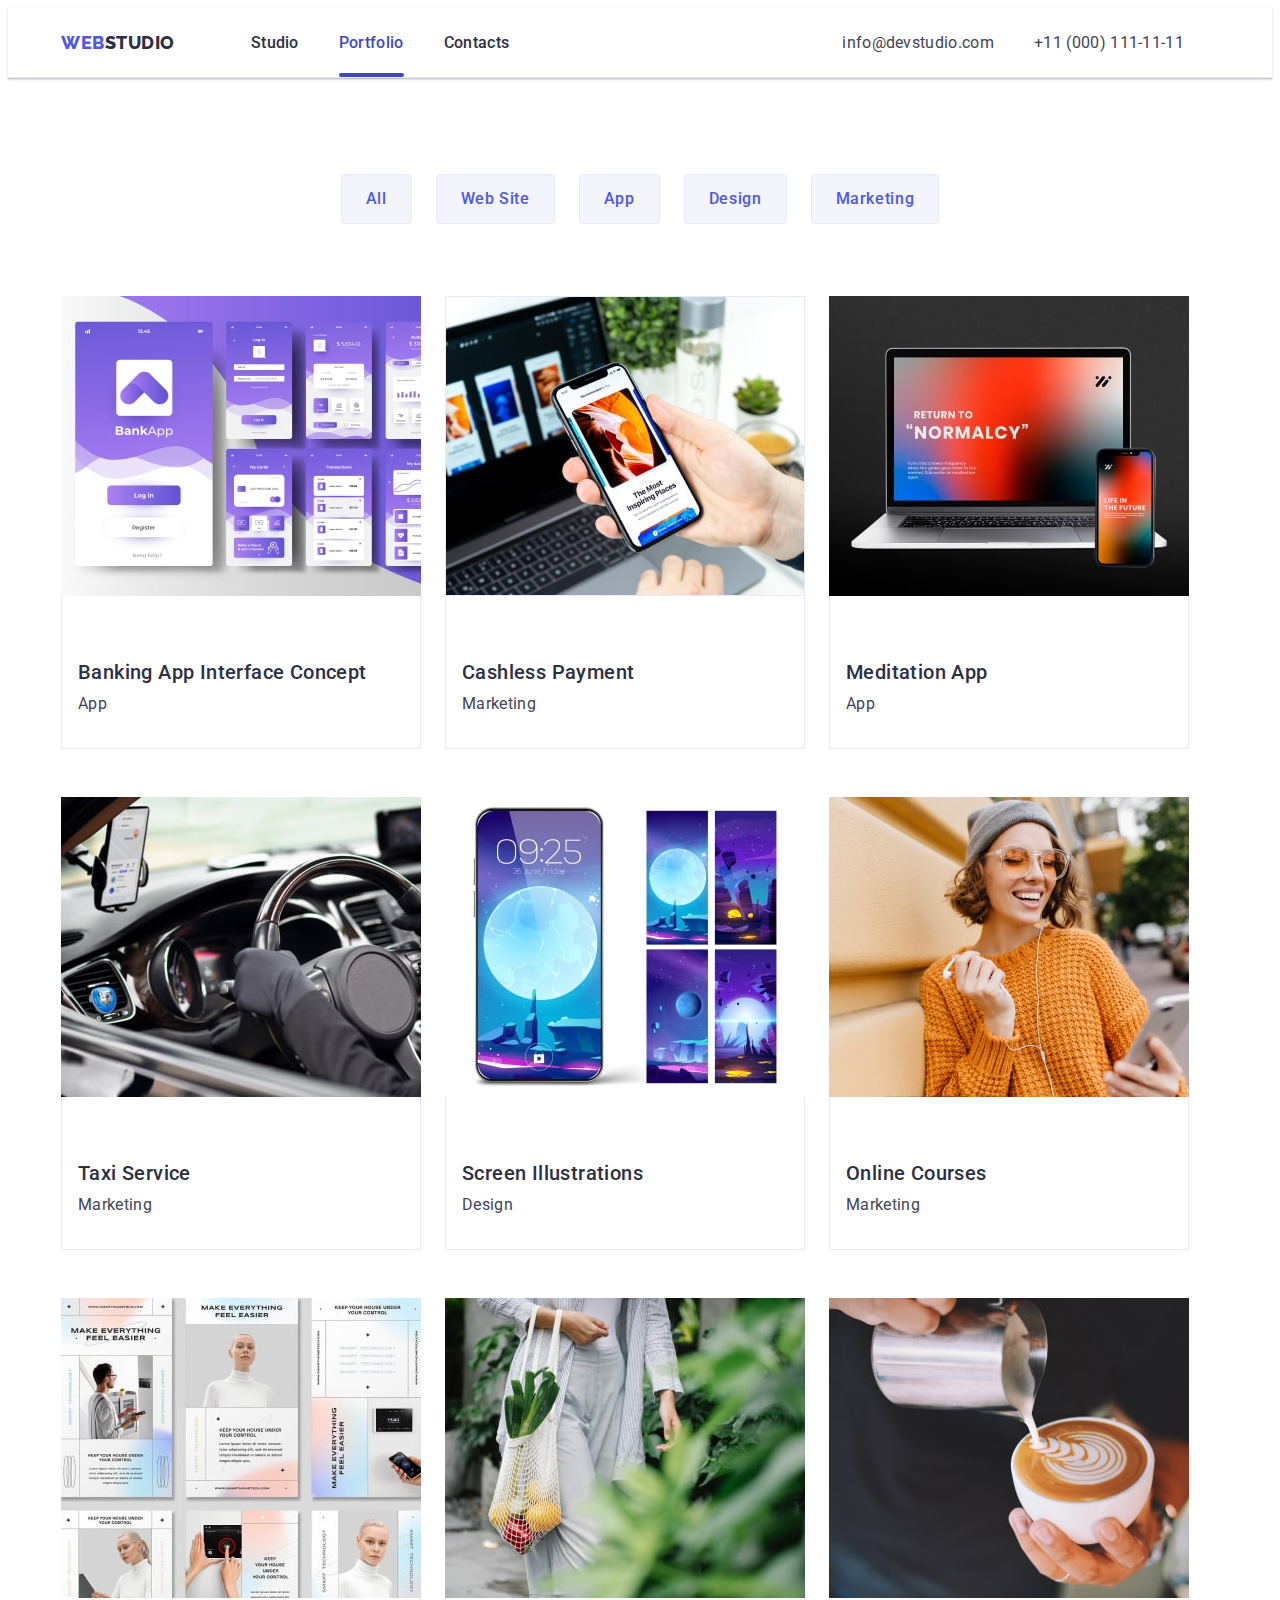
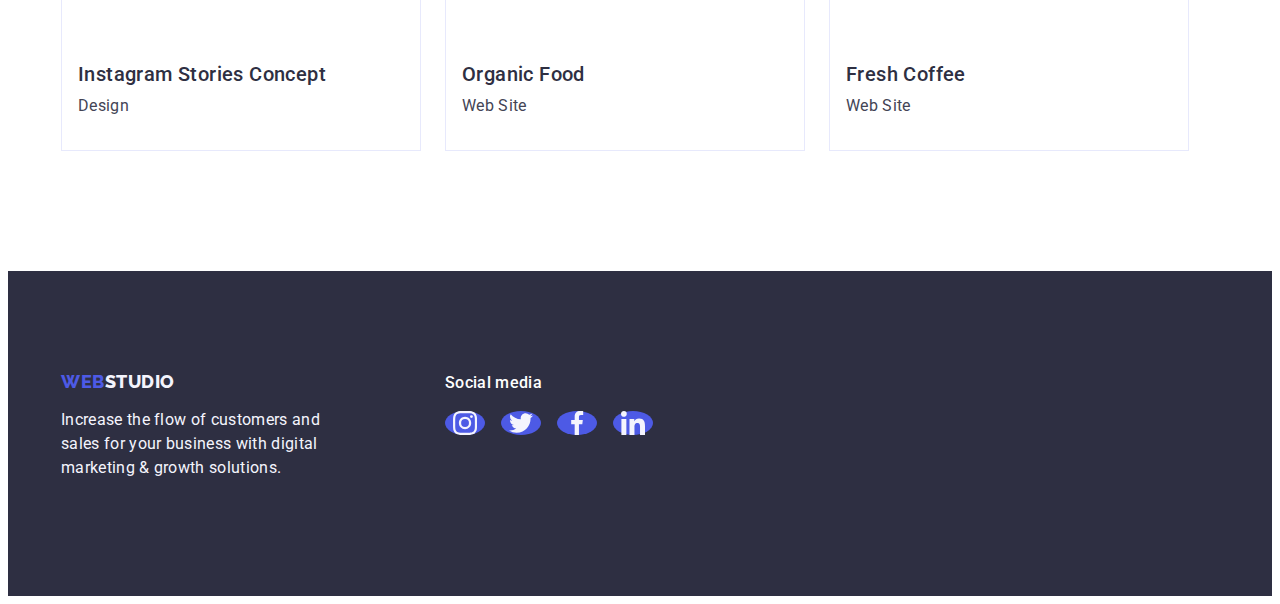
==== commit c81f13ab: "correct modal" ====
--- a/portfolio.html
+++ b/portfolio.html
@@ -28,9 +28,7 @@
           </a>
           <ul class="header-menu list">
             <li class="header-list-item">
-              <a class="header-list-link link" href="./index.html">
-                Studio</a
-              >
+              <a class="header-list-link link" href="./index.html"> Studio</a>
             </li>
             <li class="header-list-item">
               <a class="header-list-link link current" href="./portfolio.html">
@@ -277,9 +275,9 @@
         </div>
       </section>
     </main>
-   <footer class="footer-back">
+    <footer class="footer-back">
       <div class="container footer-flex">
-        <div>
+        <div class="logo-p">
           <a class="footer link" href="./index.html"
             >WEB<span class="footer-logo-studio">Studio</span>
           </a>
@@ -292,27 +290,34 @@
           <p class="footer-social">Social media</p>
           <ul class="footer-list">
             <li class="footer-item list">
-              <svg class="footer-item-svg" width="24" height="24">
-                <use href="./images/icons.svg#icon-instagram-2"></use>
-              </svg>
+              <a href="" class="footer-item-link">
+                <svg class="footer-item-svg" width="24" height="24">
+                  <use href="./images/icons.svg#icon-instagram-2"></use>
+                </svg>
+              </a>
             </li>
             <li class="footer-item list">
-              <svg class="footer-item-svg" width="24" height="24">
-                <use href="./images/icons.svg#icon-twitter-1"></use>
-              </svg>
+              <a href="" class="footer-item-link">
+                <svg class="footer-item-svg" width="24" height="24">
+                  <use href="./images/icons.svg#icon-twitter-1"></use>
+                </svg>
+              </a>
             </li>
             <li class="footer-item list">
-              <svg class="footer-item-svg" width="24" height="24">
-                <use href="./images/icons.svg#icon-facebook-1"></use>
-              </svg>
+              <a href="" class="footer-item-link">
+                <svg class="footer-item-svg" width="24" height="24">
+                  <use href="./images/icons.svg#icon-facebook-1"></use>
+                </svg>
+              </a>
             </li>
             <li class="footer-item list">
-              <svg class="footer-item-svg" width="24" height="24">
-                <use href="./images/icons.svg#icon-linkedin-1"></use>
-              </svg>
-            </li>
-          </ul>
-        </div>
+              <a href="" class="footer-item-link">
+                <svg class="footer-item-svg" width="24" height="24">
+                  <use href="./images/icons.svg#icon-linkedin-1"></use>
+                </svg>
+              </a>
+            </li>
+          </ul>
         </div>
       </div>
     </footer>
--- a/css/styles.css
+++ b/css/styles.css
@@ -84,15 +84,16 @@
         line-height: 1.5;
         letter-spacing: 0.02em;
         padding: 24px 0 24px;
+            transition: color 250ms cubic-bezier(0.4, 0, 0.2, 1);
 }
 
 .header-list-item{
-    transition: color 250ms cubic-bezier(0.4, 0, 0.2, 1);
     color: #404bbf;
 }
 
 .current {
     position: relative;
+    color: #404bbf;
 }
 
 .current::after {
@@ -176,7 +177,8 @@
         background-size: cover;
         background-repeat: no-repeat;
         background-position: center;
-    padding: 188px 0 188px; 
+    padding: 188px 0 188px;  
+    max-width: 1440px;
 }
 
 .effect-headline {
@@ -326,6 +328,7 @@
 
 .team-dscr {
     padding: 32px 16px;
+    padding: 32px 0;
 }
 
 .team-list-color {
@@ -359,40 +362,44 @@
 
 /**---Team ICONS---**/
 
-.team-block {
-  width: 232px;
-  height: 40px;  
-  margin-top: 8px;
-margin-bottom: 32px
+.icon-block {
 display: flex;
+justify-content: center;
+gap: 24px;
+padding-top: 8px;
+    }
+
+.icon-list {
+    width: 40px;
+    height: 40px;
+}
+
+.icon-link {
+    width: 100%;
+    height: 100%;
+    background-color: #4d5ae5;
+    border-radius: 50%;
+    display: flex;
     align-items: center;
     justify-content: center;
-    padding: 32px 0;
-}
-
-.team-block-list {
-display: flex;
-    gap: 24px;
-}
-
-.team-block-li {
-    width: calc((100% - 72px) / 4);
-    border-radius: 40px;
-    background-color: #4D5AE5;
-    padding: 12px;
-}
-
-.team-block-svg {
-    fill: #F4F4FD;
-    display: flex;
-    align-items: center;
-        justify-content: center;
+        transition: background-color 250ms cubic-bezier(0.4, 0, 0.2, 1);
+}
+
+.icon-link:hover,
+.icon-link:focus {
+    background-color: #404bbf;
+    background-color: #404bbf;
+}
+
+.icon-svg {
+    fill: #f4f4fd;
 }
 
 /**----------------Customers-----------**/
 
 .cust {
-padding: 120px 0;
+    padding-top: 120px; 
+    padding-bottom: 120px;
 }
 
 .cust-headline {
@@ -414,22 +421,33 @@
     justify-content: center;
     gap: 24px;
     height: 88px;
+    padding-bottom: 120px;
 }
 
 .cust-list-item {
-    width: calc((100%-120px) / 6);
+    width: calc((100% - 120px) / 6);
     border-radius: 4px;
-    border: 1px solid#8E8F99;
     padding: 16px 32px;
-    transition: border-color 250ms cubic-bezier(0.4, 0, 0.2, 1),
-        color 250ms cubic-bezier(0.4, 0, 0.2, 1);
-}
-
-
-.cust-list-item:hover,
-.cust-list-item:focus {
+    height: 88px;
+}
+
+.cust-list-accent:hover,
+.cust-list-accent:focus {
 color: #404bbf;
 border-color: #404bbf;
+}
+
+.cust-list-item-accent {
+    width: 100%;
+    height: 100%;
+    border: 1px solid #8e8f99;
+    border-radius: 4px;
+    display: flex;
+    align-items: center;
+    justify-content: center;
+    color: #8e8f99;
+transition: border-color 250ms cubic-bezier(0.4, 0, 0.2, 1),
+        color 250ms cubic-bezier(0.4, 0, 0.2, 1);
 }
 
 .cust-list-svg {
@@ -473,16 +491,16 @@
 line-height: 1.5;
 letter-spacing: 0.02em;
 max-width: 264px;
-margin-right: 120px;
+margin-bottom: 16px;
 }
 
 .footer-flex {
     display: flex;
-}
-
-.footer-container {
     align-items: baseline;
-    margin-right: 120px
+}
+
+.logo-p {
+ margin-right: 120px
 }
 
 .footer-social {
@@ -493,36 +511,39 @@
         font-weight: 500;
         line-height: 1.5;
         letter-spacing: 0.02em;
-        padding-bottom: 16px;
+        margin-bottom: 16px;
 }
 
 .footer-list {
     display:flex;
-    align-items: center;
-        justify-content: center;
+    justify-content: center;
     gap: 16px;
 }
 
 .footer-item {
-    width: calc((100%-48) /4);
-    border-radius: 50%;
-        background-color: #4D5AE5;
-        padding: 8px;
-            width: 100%;
-                height: 100%;
+ width: 40px;
+ height: 40px;    
+    }
+
+.footer-item-link {
+width: 100%: 
+height: 100%;
+background-color: #4d5ae5;
+border-radius: 50%;
+display: flex;
+    align-items: center;
+    justify-content: center;
     transition: background-color 250ms cubic-bezier(0.4, 0, 0.2, 1);
 }
 
-.footer-item:hover,
-.footer-item:focus {
+.footer-item-link:hover,
+.footer-item-link:focus {
+background-color: #31d0aa;
 background-color: #31d0aa;
 }
 
 .footer-item-svg {
     fill: #F4F4FD;
-    display: flex;
-        align-items: center;
-        justify-content: center;
 }
 
 /**---------------PAGE 2------------------**/
@@ -685,9 +706,14 @@
     transition: background-color 250ms cubic-bezier(0.4, 0, 0.2, 1), border 250ms cubic-bezier(0.4, 0, 0.2, 1);
 }
 
+.modal-svg {
+transition: fill 250ms cubic-bezier(0.4, 0, 0.2, 1);
+}
+
 .modal-button:focus,
 .modal-button:hover {
-background-color: #404bbf;
+fill: #ffffff;
+fill: #ffffff;
 border: none;
 }
 
